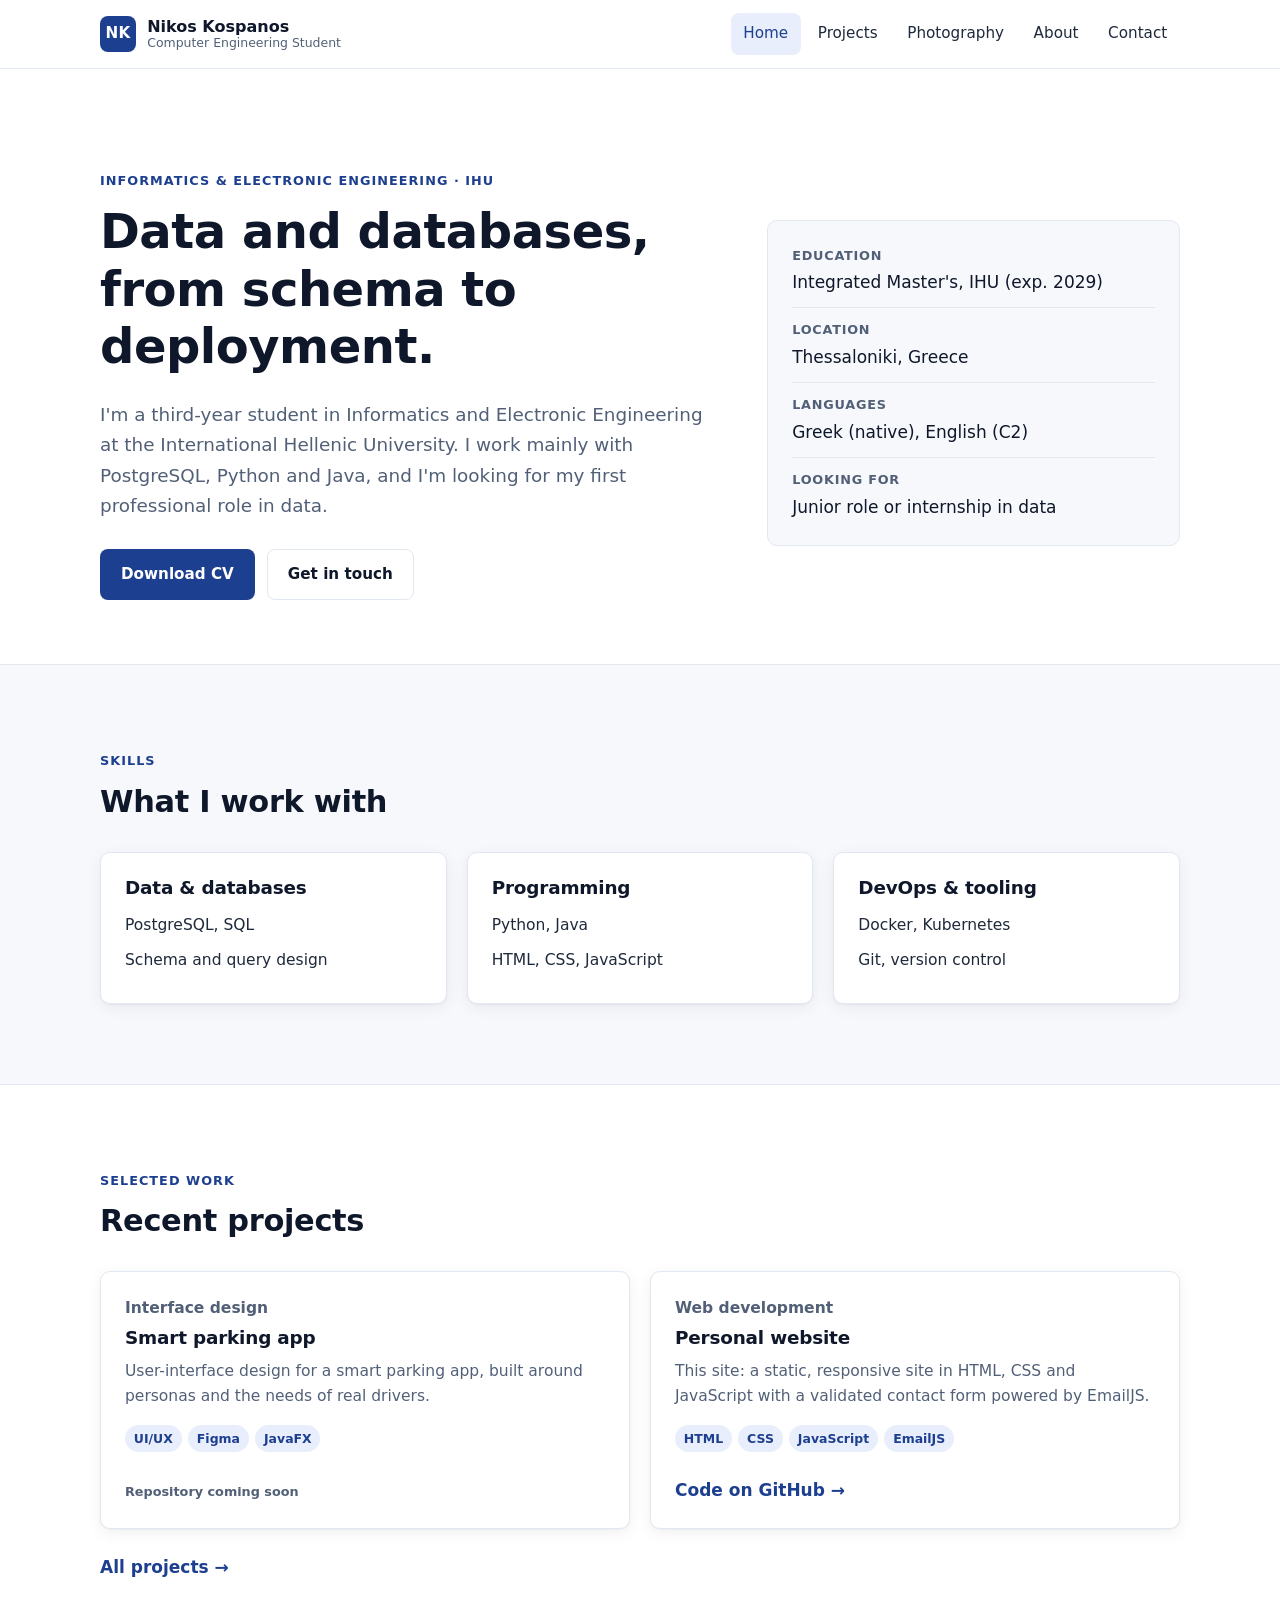
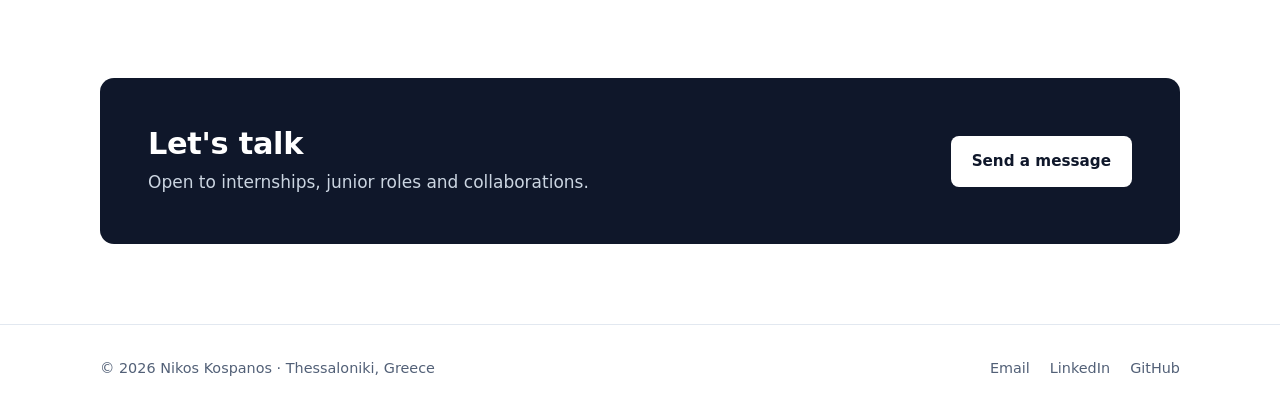
==== index.html @ 6a86b8c7 "v1.0" ====
<!DOCTYPE html>
<html lang="en">
<head>
  <meta charset="UTF-8">
  <meta name="viewport" content="width=device-width, initial-scale=1">
  <title>Nikos Kospanos — Data & Databases</title>
  <meta name="description" content="Nikos Kospanos, Computer Engineering student at the International Hellenic University. PostgreSQL, Python, Java and DevOps.">
  <meta name="author" content="Nikos Kospanos">
  <meta name="theme-color" content="#ffffff">
  <meta property="og:title" content="Nikos Kospanos — Data & Databases">
  <meta property="og:description" content="Nikos Kospanos, Computer Engineering student at the International Hellenic University. PostgreSQL, Python, Java and DevOps.">
  <meta property="og:type" content="website">
  <link rel="icon" href="assets/favicon.svg" type="image/svg+xml">
  <link rel="stylesheet" href="assets/css/style.css">
  <script src="assets/js/main.js" defer></script>
</head>
<body>
  <a class="skip-link" href="#main">Skip to content</a>

  <header class="site-header">
    <div class="container header-inner">
      <a class="brand" href="index.html">
        <span class="brand-mark" aria-hidden="true">NK</span>
        <span class="brand-text">
          <span class="brand-name">Nikos Kospanos</span>
          <span class="brand-role">Computer Engineering Student</span>
        </span>
      </a>
      <button class="nav-toggle" type="button" aria-expanded="false" aria-controls="site-nav" aria-label="Menu">
        <svg width="22" height="22" viewBox="0 0 24 24" fill="none" stroke="currentColor" stroke-width="2" stroke-linecap="round" aria-hidden="true"><path d="M4 7h16M4 12h16M4 17h16"/></svg>
      </button>
      <nav class="nav" id="site-nav" aria-label="Main">
        <ul>
          <li><a href="index.html" aria-current="page">Home</a></li>
          <li><a href="portfolio.html">Projects</a></li>
          <li><a href="photography.html">Photography</a></li>
          <li><a href="about.html">About</a></li>
          <li><a href="contact.html">Contact</a></li>
        </ul>
      </nav>
    </div>
  </header>

  <main id="main">
    <section class="hero">
      <div class="container hero-grid">
        <div>
          <span class="eyebrow">Informatics &amp; Electronic Engineering · IHU</span>
          <h1>Data and databases, from schema to deployment.</h1>
          <p class="lead">I'm a third-year student in Informatics and Electronic Engineering at the International Hellenic University. I work mainly with PostgreSQL, Python and Java, and I'm looking for my first professional role in data.</p>
          <div class="actions">
            <a class="btn btn-primary" href="assets/files/Nikos_Kospanos_web.pdf" download >Download CV</a>
            <a class="btn btn-ghost" href="contact.html">Get in touch</a>
          </div>
        </div>
        <dl class="facts">
          <div><dt>Education</dt><dd>Integrated Master's, IHU (exp. 2029)</dd></div>
          <div><dt>Location</dt><dd>Thessaloniki, Greece</dd></div>
          <div><dt>Languages</dt><dd>Greek (native), English (C2)</dd></div>
          <div><dt>Looking for</dt><dd>Junior role or internship in data</dd></div>
        </dl>
      </div>
    </section>

    <section class="section soft">
      <div class="container">
        <div class="section-head">
          <span class="eyebrow">Skills</span>
          <h2>What I work with</h2>
        </div>
        <div class="grid grid-3">
          <div class="card">
            <h3>Data &amp; databases</h3>
            <ul class="skill-list"><li>PostgreSQL, SQL</li><li>Schema and query design</li></ul>
          </div>
          <div class="card">
            <h3>Programming</h3>
            <ul class="skill-list"><li>Python, Java</li><li>HTML, CSS, JavaScript</li></ul>
          </div>
          <div class="card">
            <h3>DevOps &amp; tooling</h3>
            <ul class="skill-list"><li>Docker, Kubernetes</li><li>Git, version control</li></ul>
          </div>
        </div>
      </div>
    </section>

    <section class="section">
      <div class="container">
        <div class="section-head">
          <span class="eyebrow">Selected work</span>
          <h2>Recent projects</h2>
        </div>
        <div class="grid grid-2">
        
          <article class="card">
            <p class="card-kicker">Interface design</p>
            <h3>Smart parking app</h3>
            <p>User-interface design for a smart parking app, built around personas and the needs of real drivers.</p>
            <ul class="tags"><li>UI/UX</li><li>Figma</li><li>JavaFX</li></ul>
            <div class="card-foot"><span class="card-kicker">Repository coming soon</span></div>
            
          </article>
          <article class="card">
            <p class="card-kicker">Web development</p>
            <h3>Personal website</h3>
            <p>This site: a static, responsive site in HTML, CSS and JavaScript with a validated contact form powered by EmailJS.</p>
            <ul class="tags"><li>HTML</li><li>CSS</li><li>JavaScript</li><li>EmailJS</li></ul>
            <div class="card-foot"><a class="link-arrow" href="https://github.com/kosp1515" target="_blank" rel="noopener">Code on GitHub</a></div>
          </article>
        </div>
        <p style="margin-top:1.5rem"><a class="link-arrow" href="portfolio.html">All projects</a></p>
      </div>
    </section>

    <section class="section" style="padding-top:0">
      <div class="container">
        <div class="cta">
          <div><h2>Let's talk</h2><p>Open to internships, junior roles and collaborations.</p></div>
          <a class="btn btn-primary" href="contact.html">Send a message</a>
        </div>
      </div>
    </section>
  </main>

  <footer class="site-footer">
    <div class="container footer-inner">
      <p>© <span id="year">2026</span> Nikos Kospanos · Thessaloniki, Greece</p>
      <ul class="footer-links">
        <li><a href="mailto:kospanosnikos@gmail.com">Email</a></li>
        <li><a href="https://www.linkedin.com/in/kospanosnikolaos/" target="_blank" rel="noopener">LinkedIn</a></li>
        <li><a href="https://github.com/kosp1515" target="_blank" rel="noopener">GitHub</a></li>
      </ul>
    </div>
  </footer>
</body>
</html>
---- assets/css/style.css ----
/* ==========================================================
   Nikos Kospanos — Portfolio
   One shared stylesheet for every page
   ========================================================== */

:root {
  --ink: #0f172a;
  --text: #1e293b;
  --muted: #526077;
  --line: #e2e8f0;
  --bg: #ffffff;
  --soft: #f6f8fb;
  --accent: #1d3f8f;
  --accent-ink: #ffffff;
  --accent-soft: #e8eefb;
  --radius: 10px;
  --shadow: 0 1px 2px rgba(15, 23, 42, .04), 0 4px 16px rgba(15, 23, 42, .06);
  --max: 1080px;
  --font: system-ui, -apple-system, "Segoe UI", Roboto, "Noto Sans", "Helvetica Neue", Arial, sans-serif;
}

*, *::before, *::after { box-sizing: border-box; }

html { scroll-behavior: smooth; }

body {
  margin: 0;
  font-family: var(--font);
  font-size: 17px;
  line-height: 1.65;
  color: var(--text);
  background: var(--bg);
  -webkit-font-smoothing: antialiased;
  display: flex;
  flex-direction: column;
  min-height: 100vh;
}

main { flex: 1; }

img { max-width: 100%; display: block; }

a { color: var(--accent); text-underline-offset: 3px; }
a:hover { text-decoration-thickness: 2px; }

:focus-visible { outline: 3px solid var(--accent); outline-offset: 3px; border-radius: 4px; }

h1, h2, h3 { color: var(--ink); line-height: 1.2; letter-spacing: -0.01em; margin: 0 0 .5em; }
h1 { font-size: clamp(2rem, 4.5vw, 3rem); font-weight: 700; }
h2 { font-size: clamp(1.5rem, 3vw, 1.9rem); font-weight: 700; }
h3 { font-size: 1.15rem; font-weight: 650; }
p  { margin: 0 0 1em; }

.container { width: min(var(--max), 100% - 2.5rem); margin-inline: auto; }

.skip-link {
  position: absolute; left: -999px; top: 0;
  background: var(--accent); color: var(--accent-ink); padding: .6rem 1rem; z-index: 100;
}
.skip-link:focus { left: 1rem; top: 1rem; }

/* ---------- Header ---------- */
.site-header {
  position: sticky; top: 0; z-index: 50;
  background: rgba(255, 255, 255, .92);
  backdrop-filter: saturate(160%) blur(8px);
  border-bottom: 1px solid var(--line);
}
.header-inner { display: flex; align-items: center; justify-content: space-between; height: 68px; gap: 1rem; }

.brand { display: flex; align-items: center; gap: .7rem; text-decoration: none; color: var(--ink); }
.brand-mark {
  width: 36px; height: 36px; border-radius: 8px;
  background: var(--accent); color: var(--accent-ink);
  display: grid; place-items: center; font-weight: 700; font-size: .95rem; letter-spacing: .02em;
}
.brand-text { display: flex; flex-direction: column; line-height: 1.2; }
.brand-name { font-weight: 700; font-size: 1rem; }
.brand-role { font-size: .78rem; color: var(--muted); }

.nav ul { display: flex; gap: .25rem; list-style: none; margin: 0; padding: 0; }
.nav a {
  display: block; padding: .5rem .8rem; border-radius: 8px;
  color: var(--text); text-decoration: none; font-size: .95rem; font-weight: 500;
}
.nav a:hover { background: var(--soft); }
.nav a[aria-current="page"] { color: var(--accent); background: var(--accent-soft); }

.nav-toggle {
  display: none; font: inherit; background: none; border: 1px solid var(--line);
  border-radius: 8px; padding: .45rem .6rem; cursor: pointer; color: var(--ink);
}
.nav-toggle svg { display: block; }

@media (max-width: 820px) {
  .nav-toggle { display: block; }
  .nav {
    position: absolute; top: 68px; left: 0; right: 0;
    background: var(--bg); border-bottom: 1px solid var(--line);
    padding: .75rem 1.25rem 1rem; display: none;
  }
  .nav.open { display: block; }
  .nav ul { flex-direction: column; }
  .nav a { padding: .75rem .8rem; }
  .brand-role { display: none; }
}

/* ---------- Sections ---------- */
.section { padding: clamp(3rem, 7vw, 5rem) 0; }
.section.soft { background: var(--soft); border-block: 1px solid var(--line); }
.section-head { max-width: 680px; margin-bottom: 2rem; }
.eyebrow {
  display: inline-block; font-size: .8rem; font-weight: 600; letter-spacing: .08em;
  text-transform: uppercase; color: var(--accent); margin-bottom: .75rem;
}
.lead { font-size: 1.15rem; color: var(--muted); max-width: 640px; }

.page-head { padding: clamp(2.5rem, 6vw, 4rem) 0 1rem; }
.page-head p { color: var(--muted); max-width: 680px; font-size: 1.1rem; }

/* ---------- Hero ---------- */
.hero { padding: clamp(3rem, 8vw, 6rem) 0 clamp(2.5rem, 6vw, 4rem); }
.hero-grid { display: grid; grid-template-columns: 1.5fr 1fr; gap: 3rem; align-items: center; }
@media (max-width: 860px) { .hero-grid { grid-template-columns: 1fr; gap: 2rem; } }

.actions { display: flex; flex-wrap: wrap; gap: .75rem; margin-top: 1.75rem; }

.btn {
  display: inline-flex; align-items: center; gap: .5rem;
  padding: .75rem 1.25rem; border-radius: 8px; font: inherit; font-weight: 600; font-size: .95rem;
  text-decoration: none; cursor: pointer; border: 1px solid transparent; transition: background .15s, border-color .15s;
}
.btn-primary { background: var(--accent); color: var(--accent-ink); }
.btn-primary:hover { background: #c2410c; }
.btn-ghost { background: var(--bg); color: var(--ink); border-color: var(--line); }
.btn-ghost:hover { border-color: #1d3f8f ; }
.btn[disabled] { opacity: .6; cursor: progress; }

.facts {
  background: var(--soft); border: 1px solid var(--line); border-radius: var(--radius);
  padding: 1.5rem; margin: 0;
}
.facts div { padding: .7rem 0; border-bottom: 1px solid var(--line); }
.facts div:first-child { padding-top: 0; }
.facts div:last-child { border-bottom: 0; padding-bottom: 0; }
.facts dt { font-size: .8rem; color: var(--muted); text-transform: uppercase; letter-spacing: .06em; font-weight: 600; }
.facts dd { margin: .15rem 0 0; color: var(--ink); font-weight: 500; }

/* ---------- Cards / grids ---------- */
.grid { display: grid; gap: 1.25rem; }
.grid-3 { grid-template-columns: repeat(3, 1fr); }
.grid-2 { grid-template-columns: repeat(2, 1fr); }
@media (max-width: 900px) { .grid-3 { grid-template-columns: repeat(2, 1fr); } }
@media (max-width: 620px) { .grid-3, .grid-2 { grid-template-columns: 1fr; } }

.card {
  background: var(--bg); border: 1px solid var(--line); border-radius: var(--radius);
  padding: 1.5rem; box-shadow: var(--shadow); display: flex; flex-direction: column;
}
.card p { color: var(--muted); font-size: .97rem; }
.card .card-foot { margin-top: auto; padding-top: .5rem; }
.card-kicker { font-size: .8rem; color: var(--muted); font-weight: 600; margin-bottom: .35rem; }

.tags { display: flex; flex-wrap: wrap; gap: .4rem; list-style: none; padding: 0; margin: 0 0 1rem; }
.tags li {
  font-size: .78rem; font-weight: 600; color: var(--accent); background: var(--accent-soft);
  padding: .2rem .55rem; border-radius: 999px;
}

.skill-list { list-style: none; padding: 0; margin: 0; }
.skill-list li { padding: .3rem 0; color: var(--text); font-size: .97rem; }

.link-arrow { font-weight: 600; text-decoration: none; }
.link-arrow::after { content: " →"; }
.link-arrow:hover { text-decoration: underline; }

/* ---------- CTA band ---------- */
.cta {
  background: var(--ink); color: #cbd5e1; border-radius: 14px;
  padding: clamp(2rem, 5vw, 3rem); display: flex; gap: 2rem; align-items: center; justify-content: space-between; flex-wrap: wrap;
}
.cta h2 { color: #fff; margin-bottom: .3rem; }
.cta p { margin: 0; }
.cta .btn-primary { background: #fff; color: var(--ink); }
.cta .btn-primary:hover { background: #e2e8f0; }

/* ---------- Timeline (About) ---------- */
.timeline { list-style: none; margin: 0; padding: 0; border-left: 2px solid var(--line); }
.timeline li { position: relative; padding: 0 0 1.75rem 1.5rem; }
.timeline li:last-child { padding-bottom: 0; }
.timeline li::before {
  content: ""; position: absolute; left: -7px; top: .45rem;
  width: 12px; height: 12px; border-radius: 50%; background: var(--bg); border: 2px solid var(--accent);
}
.timeline .when { font-size: .85rem; color: var(--muted); font-weight: 600; }
.timeline h3 { margin: .1rem 0 .2rem; }
.timeline p { margin: 0; color: var(--muted); }

.two-col { display: grid; grid-template-columns: 1.4fr 1fr; gap: 3rem; }
@media (max-width: 860px) { .two-col { grid-template-columns: 1fr; gap: 2rem; } }

/* ---------- Gallery ---------- */
.gallery { display: grid; grid-template-columns: repeat(2, 1fr); gap: 1.25rem; }
@media (max-width: 620px) { .gallery { grid-template-columns: 1fr; } }
.gallery figure { margin: 0; }
.gallery button {
  aspect-ratio:4/5; display: block; width: 100%; padding: 0; cursor: zoom-in; background: var(--soft);
  border-radius: var(--radius); overflow: hidden; position: relative;
  border: 1px solid var(--line);
}
.gallery button::before {
  content: attr(data-missing); position: absolute; inset: 0; display: grid; place-items: center;
  color: var(--muted); font-size: .9rem; padding: 1rem; text-align: center;
}
.gallery img { width: 100%; height: 100%; object-fit: cover; position: relative; transition: transform .3s; }
.gallery button:hover img { transform: scale(1.02); }
.gallery figcaption { font-size: .9rem; color: var(--muted); margin-top: .5rem; }

.lightbox { border: 0; padding: 0; background: transparent; max-width: 92vw; max-height: 92vh; }
.lightbox::backdrop { background: rgba(15, 23, 42, .88); }
.lightbox img { max-width: 92vw; max-height: 84vh; border-radius: 6px; margin: auto; }
.lightbox p { color: #e2e8f0; text-align: center; margin: .75rem 0 0; }
.lightbox-close {
  position: fixed; top: 1rem; right: 1rem; background: #fff; color: var(--ink);
  border: 0; border-radius: 8px; padding: .4rem .8rem; font: inherit; font-weight: 600; cursor: pointer;
}

/* ---------- Contact ---------- */
.contact-grid { display: grid; grid-template-columns: 1fr 1.3fr; gap: 3rem; align-items: start; }
@media (max-width: 860px) { .contact-grid { grid-template-columns: 1fr; gap: 2rem; } }

.contact-list { list-style: none; padding: 0; margin: 0; }
.contact-list li { padding: 1rem 0; border-bottom: 1px solid var(--line); }
.contact-list li:first-child { padding-top: 0; }
.contact-list .label { display: block; font-size: .8rem; color: var(--muted); text-transform: uppercase; letter-spacing: .06em; font-weight: 600; }
.contact-list a, .contact-list span.value { font-weight: 600; color: var(--ink); word-break: break-word; }

.form { display: grid; gap: 1.1rem; }
.field label { display: block; font-weight: 600; font-size: .92rem; margin-bottom: .35rem; color: var(--ink); }
.field input, .field textarea {
  width: 100%; font: inherit; font-size: 1rem; color: var(--ink);
  padding: .7rem .85rem; border: 1px solid #cbd5e1; border-radius: 8px; background: #fff;
}
.field textarea { min-height: 160px; resize: vertical; }
.field input:focus, .field textarea:focus { outline: none; border-color: var(--accent); box-shadow: 0 0 0 3px var(--accent-soft); }
.field.invalid input, .field.invalid textarea { border-color: #b91c1c; }
.field .error { color: #b91c1c; font-size: .85rem; margin-top: .3rem; min-height: 1em; }
.field .hint { color: var(--muted); font-size: .82rem; margin-top: .3rem; text-align: right; }
.hp { position: absolute; left: -9999px; }

.status { padding: .85rem 1rem; border-radius: 8px; font-weight: 500; display: none; }
.status.success { display: block; background: #ecfdf3; color: #065f46; border: 1px solid #a7f3d0; }
.status.error { display: block; background: #fef2f2; color: #991b1b; border: 1px solid #fecaca; }

/* ---------- Footer ---------- */
.site-footer { border-top: 1px solid var(--line); padding: 2rem 0; color: var(--muted); font-size: .9rem; }
.footer-inner { display: flex; justify-content: space-between; gap: 1rem; flex-wrap: wrap; }
.footer-inner p { margin: 0; }
.footer-links { display: flex; gap: 1.25rem; list-style: none; padding: 0; margin: 0; }
.footer-links a { color: var(--muted); text-decoration: none; }
.footer-links a:hover { color: var(--ink); text-decoration: underline; }

@media (prefers-reduced-motion: reduce) {
  html { scroll-behavior: auto; }
  * { transition: none !important; }
}
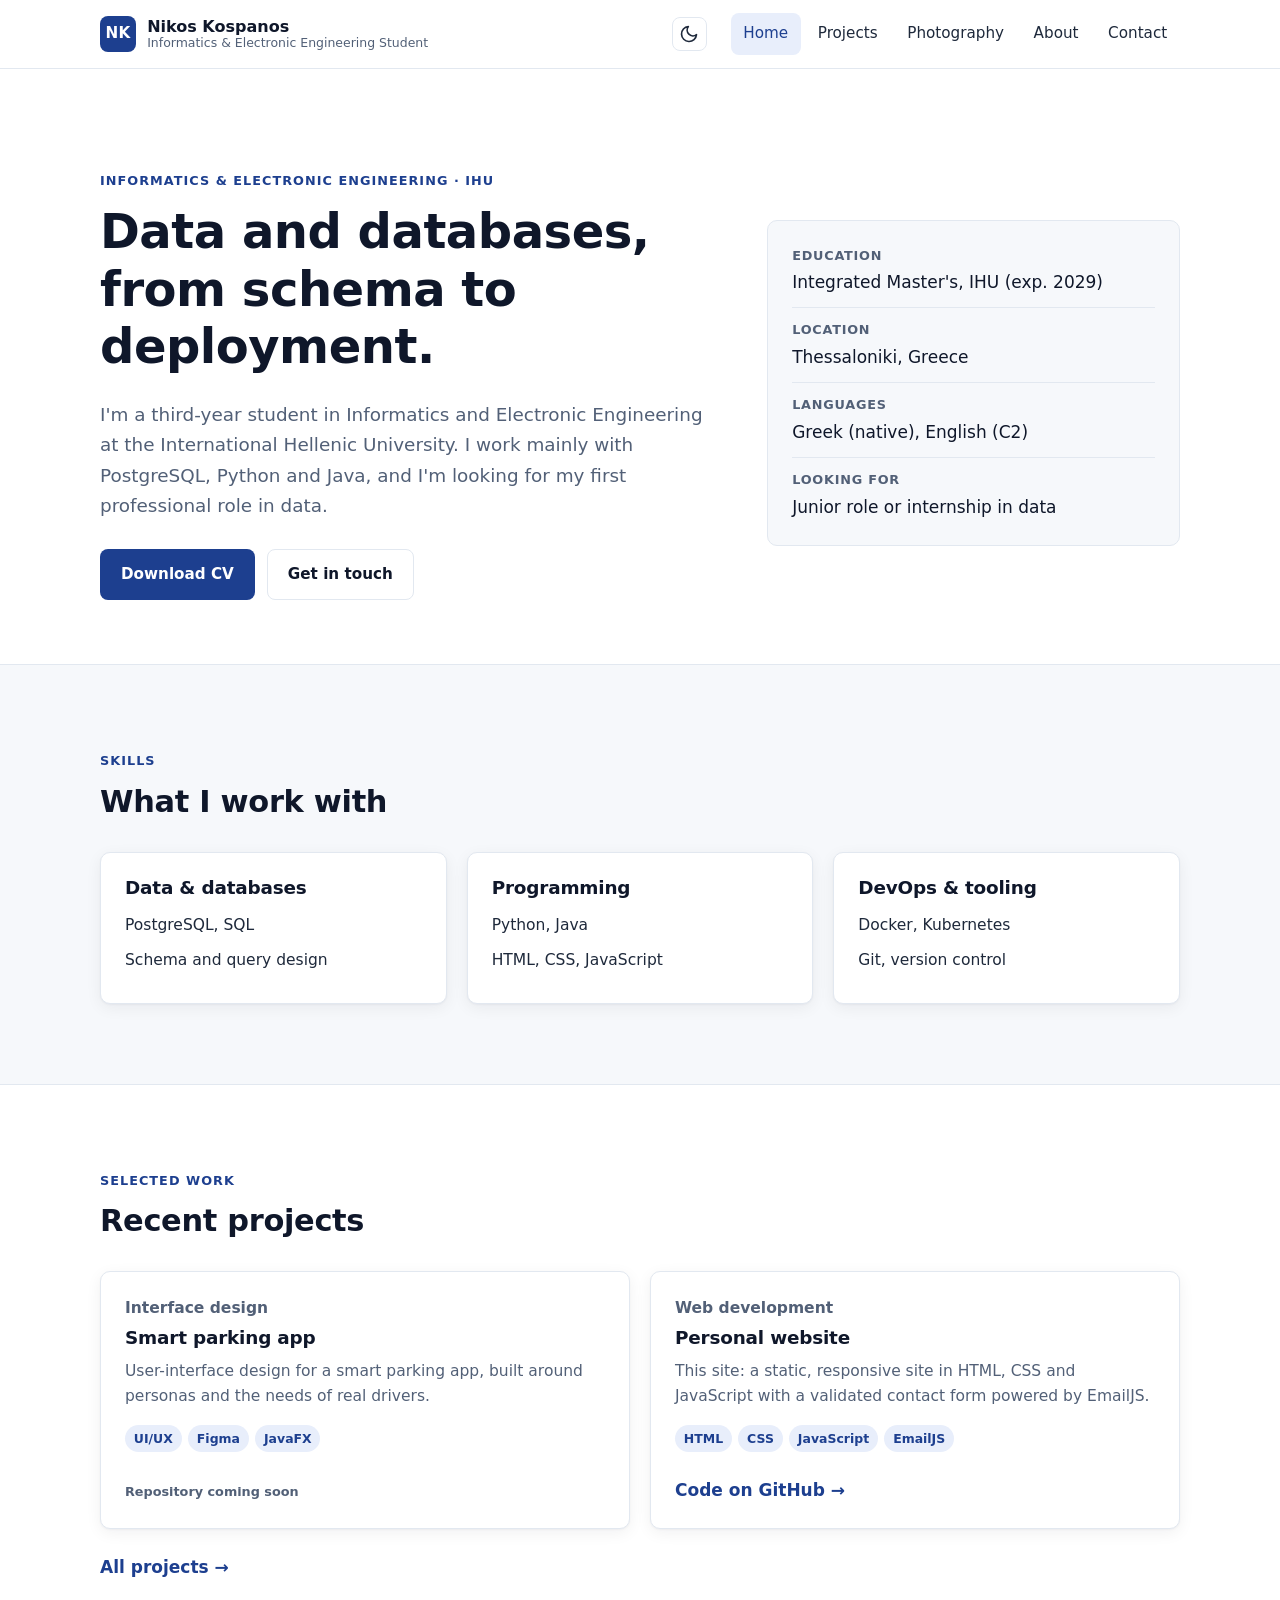
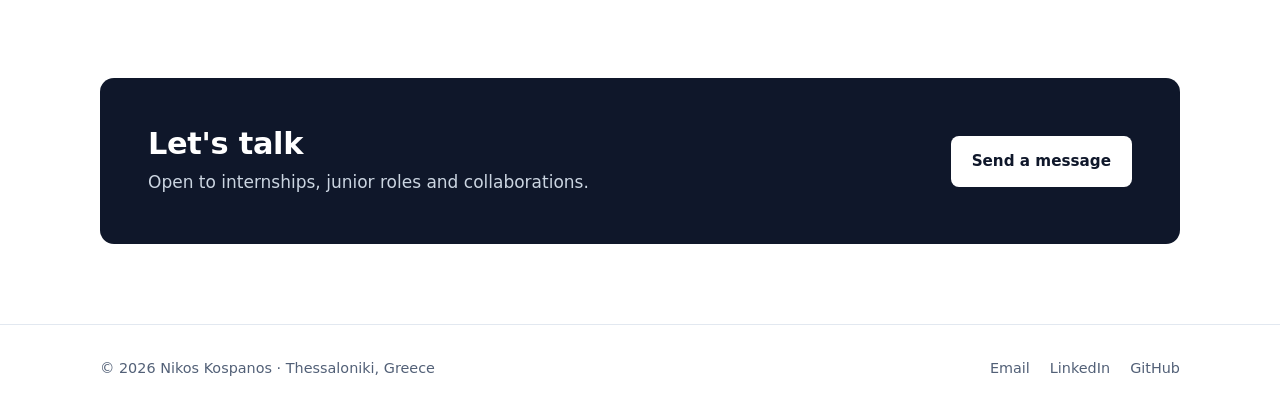
==== commit a64215bc: "v1.2 added dark mode" ====
--- a/index.html
+++ b/index.html
@@ -23,9 +23,18 @@
         <span class="brand-mark" aria-hidden="true">NK</span>
         <span class="brand-text">
           <span class="brand-name">Nikos Kospanos</span>
-          <span class="brand-role">Computer Engineering Student</span>
+          <span class="brand-role">Informatics &amp; Electronic Engineering Student</span>
         </span>
       </a>
+      <button class="theme-toggle" type="button" aria-label="Switch to dark mode">
+        <svg class="icon-moon" viewBox="0 0 24 24" width="20" height="20" fill="none" stroke="currentColor" stroke-width="2" stroke-linecap="round" stroke-linejoin="round" aria-hidden="true">
+          <path d="M21 12.8A9 9 0 1 1 11.2 3a7 7 0 0 0 9.8 9.8z"/>
+        </svg>
+        <svg class="icon-sun" viewBox="0 0 24 24" width="20" height="20" fill="none" stroke="currentColor" stroke-width="2" stroke-linecap="round" stroke-linejoin="round" aria-hidden="true">
+          <circle cx="12" cy="12" r="4"/>
+          <path d="M12 2v2M12 20v2M4.9 4.9l1.4 1.4M17.7 17.7l1.4 1.4M2 12h2M20 12h2M4.9 19.1l1.4-1.4M17.7 6.3l1.4-1.4"/>
+        </svg>
+      </button>
       <button class="nav-toggle" type="button" aria-expanded="false" aria-controls="site-nav" aria-label="Menu">
         <svg width="22" height="22" viewBox="0 0 24 24" fill="none" stroke="currentColor" stroke-width="2" stroke-linecap="round" aria-hidden="true"><path d="M4 7h16M4 12h16M4 17h16"/></svg>
       </button>
--- a/assets/css/style.css
+++ b/assets/css/style.css
@@ -17,6 +17,30 @@
   --shadow: 0 1px 2px rgba(15, 23, 42, .04), 0 4px 16px rgba(15, 23, 42, .06);
   --max: 1080px;
   --font: system-ui, -apple-system, "Segoe UI", Roboto, "Noto Sans", "Helvetica Neue", Arial, sans-serif;
+  --header-bg: rgba(255, 255, 255, .92);
+  --accent-hover: #c2410c;
+  --cta-bg: #0f172a;
+  --input-bg: #ffffff;
+  --input-border: #cbd5e1;
+}
+
+[data-theme="dark"] {
+  --ink: #e8edf7;
+  --text: #c9d2e3;
+  --muted: #94a0b8;
+  --line: #263248;
+  --bg: #0b1220;
+  --soft: #111a2e;
+  --accent: #8fb0ff;
+  --accent-ink: #0b1220;
+  --accent-soft: #1a2747;
+  --accent-hover: #fb923c;
+  --header-bg: rgba(11, 18, 32, .9);
+  --cta-bg: #16213a;
+  --input-bg: #0f1829;
+  --input-border: #33415c;
+  color-scheme: dark;
+
 }
 
 *, *::before, *::after { box-sizing: border-box; }
@@ -62,7 +86,7 @@
 /* ---------- Header ---------- */
 .site-header {
   position: sticky; top: 0; z-index: 50;
-  background: rgba(255, 255, 255, .92);
+  background: var(--header-bg);
   backdrop-filter: saturate(160%) blur(8px);
   border-bottom: 1px solid var(--line);
 }
@@ -91,6 +115,49 @@
   border-radius: 8px; padding: .45rem .6rem; cursor: pointer; color: var(--ink);
 }
 .nav-toggle svg { display: block; }
+
+.theme-toggle {
+  background: transparent;
+  border: 1px solid var(--line);
+  color: var(--text);
+  border-radius: 8px;
+  padding: .4rem;
+  cursor: pointer;
+  display: inline-flex;
+  align-items: center;
+  justify-content: center;
+  margin-left: auto;
+}
+.theme-toggle:hover {
+  color: var(--accent);
+  border-color: var(--accent);
+}
+.icon-sun { display: none;}
+[data-theme="dark"] .icon-moon { display: none;}
+[data-theme="dark"] .icon-sun { display: block;}
+
+@media (prefers-color-scheme: dark) {
+  :root:not([data-theme="light"]) {
+    --ink: #e8edf7;
+    --text: #c9d2e3;
+    --muted: #94a0b8;
+    --line: #263248;
+    --bg: #0b1220;
+    --soft: #111a2e;
+    --accent: #8fb0ff;
+    --accent-ink: #0b1220;
+    --accent-soft: #1a2747;
+    --accent-hover: #fb923c;
+    --header-bg: rgba(11, 18, 32, .9);
+    --cta-bg: #16213a;
+    --input-bg: #0f1829;
+    --input-border: #33415c;
+    color-scheme: dark;
+  }
+  :root:not([data-theme="light"]) .icon-moon { display: none;}
+  :root:not([data-theme="light"]) .icon-sun { display: block;}
+}
+.header-inner .nav {margin-left: .5rem;}
 
 @media (max-width: 820px) {
   .nav-toggle { display: block; }
@@ -131,9 +198,9 @@
   text-decoration: none; cursor: pointer; border: 1px solid transparent; transition: background .15s, border-color .15s;
 }
 .btn-primary { background: var(--accent); color: var(--accent-ink); }
-.btn-primary:hover { background: #c2410c; }
+.btn-primary:hover { background: var(--accent-hover) }
 .btn-ghost { background: var(--bg); color: var(--ink); border-color: var(--line); }
-.btn-ghost:hover { border-color: #1d3f8f ; }
+.btn-ghost:hover { border-color: var(--accent); }
 .btn[disabled] { opacity: .6; cursor: progress; }
 
 .facts {
@@ -176,12 +243,12 @@
 
 /* ---------- CTA band ---------- */
 .cta {
-  background: var(--ink); color: #cbd5e1; border-radius: 14px;
+  background: var(--cta-bg); color: #cbd5e1; border-radius: 14px;
   padding: clamp(2rem, 5vw, 3rem); display: flex; gap: 2rem; align-items: center; justify-content: space-between; flex-wrap: wrap;
 }
 .cta h2 { color: #fff; margin-bottom: .3rem; }
 .cta p { margin: 0; }
-.cta .btn-primary { background: #fff; color: var(--ink); }
+.cta .btn-primary { background: #fff; color: #0f172a; }
 .cta .btn-primary:hover { background: #e2e8f0; }
 
 /* ---------- Timeline (About) ---------- */
@@ -239,7 +306,7 @@
 .field label { display: block; font-weight: 600; font-size: .92rem; margin-bottom: .35rem; color: var(--ink); }
 .field input, .field textarea {
   width: 100%; font: inherit; font-size: 1rem; color: var(--ink);
-  padding: .7rem .85rem; border: 1px solid #cbd5e1; border-radius: 8px; background: #fff;
+  padding: .7rem .85rem; border: 1px solid var(--input-border); border-radius: 8px; background: var(--input-bg);
 }
 .field textarea { min-height: 160px; resize: vertical; }
 .field input:focus, .field textarea:focus { outline: none; border-color: var(--accent); box-shadow: 0 0 0 3px var(--accent-soft); }
@@ -264,3 +331,5 @@
   html { scroll-behavior: auto; }
   * { transition: none !important; }
 }
+
+
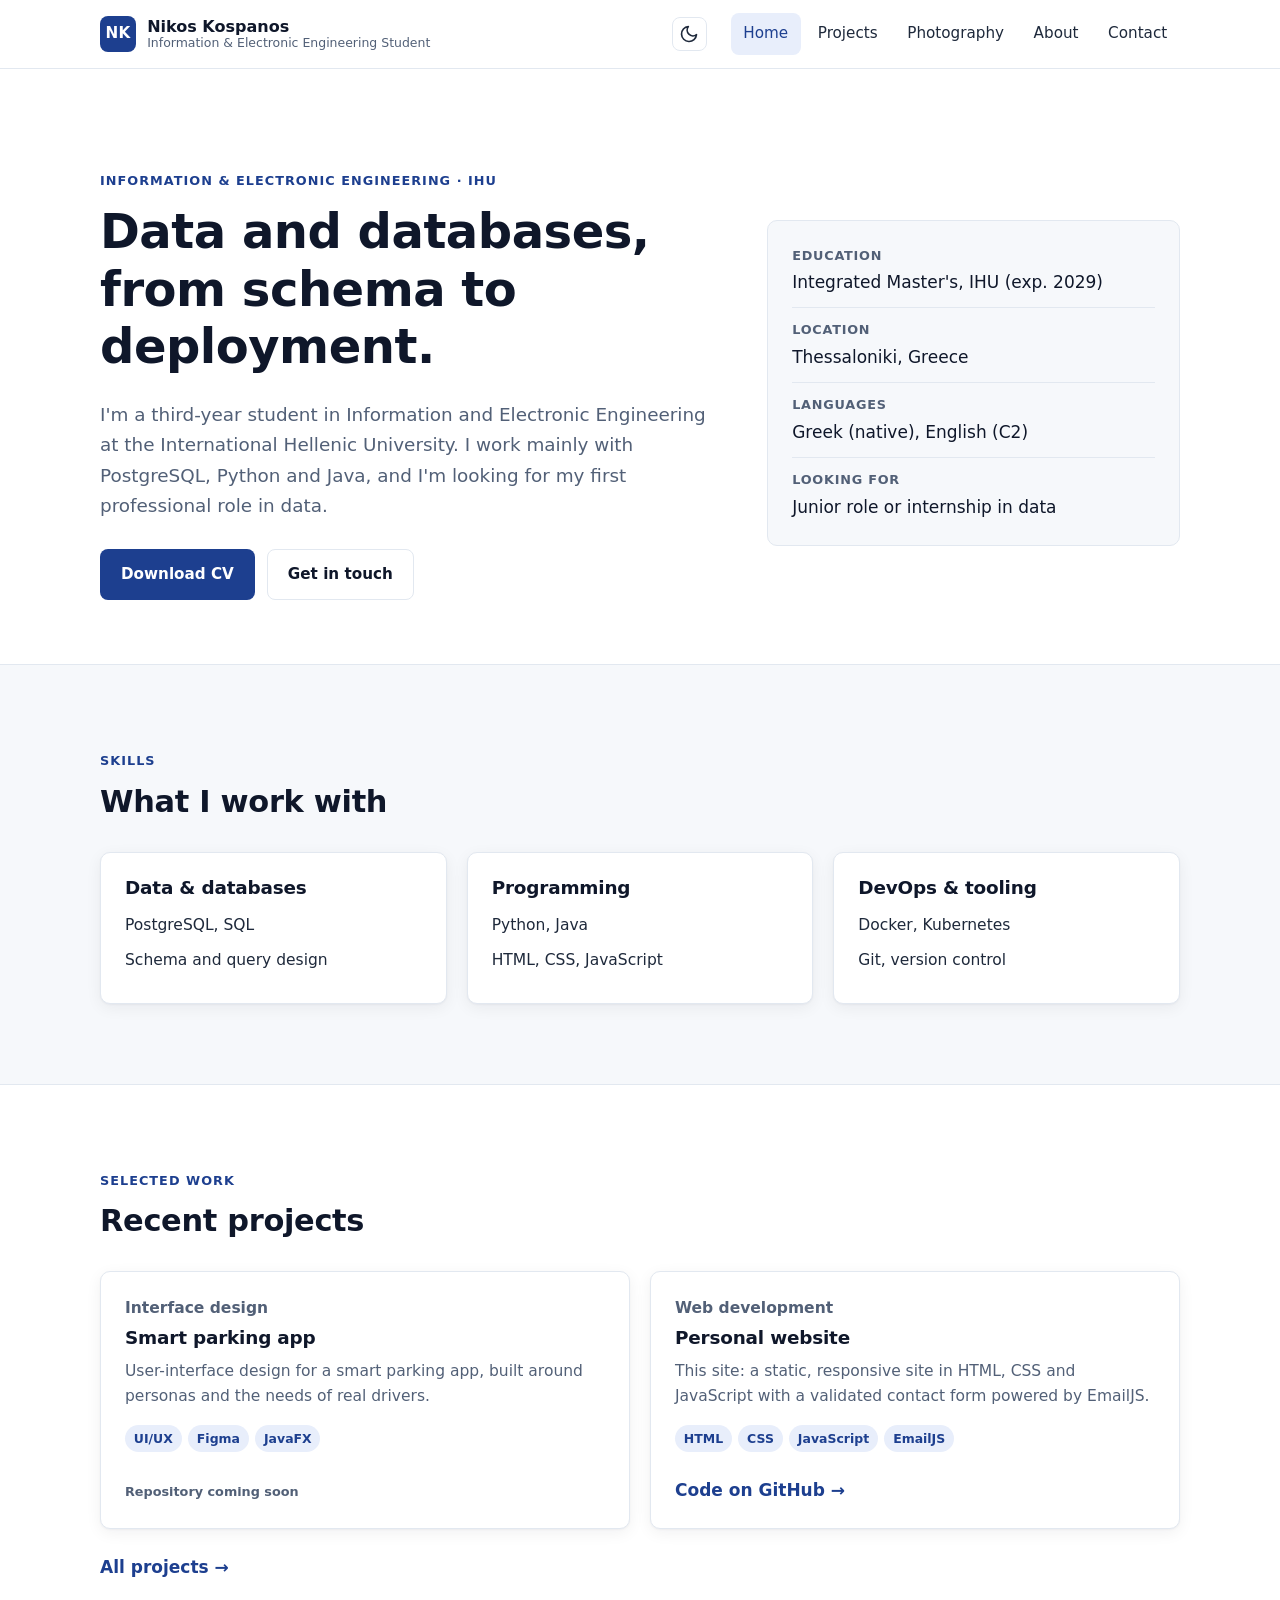
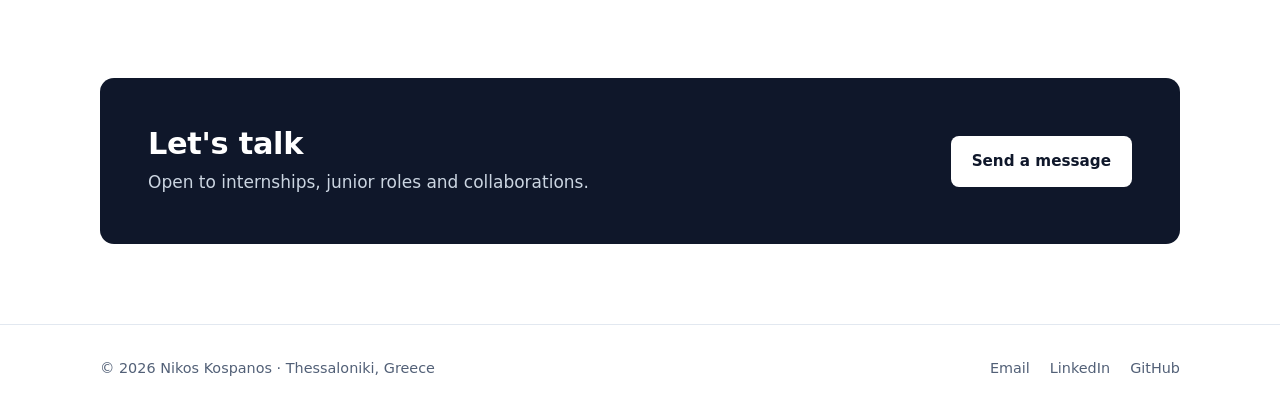
==== commit cec73cf3: "V2 first stable version" ====
--- a/index.html
+++ b/index.html
@@ -3,14 +3,17 @@
 <head>
   <meta charset="UTF-8">
   <meta name="viewport" content="width=device-width, initial-scale=1">
-  <title>Nikos Kospanos — Data & Databases</title>
-  <meta name="description" content="Nikos Kospanos, Computer Engineering student at the International Hellenic University. PostgreSQL, Python, Java and DevOps.">
+  <title>Nikos Kospanos - Data & Databases</title>
+  <meta name="description" content="Nikos Kospanos, Information and Electronic Engineering student at the International Hellenic University. PostgreSQL, Python, Java and DevOps.">
   <meta name="author" content="Nikos Kospanos">
   <meta name="theme-color" content="#ffffff">
-  <meta property="og:title" content="Nikos Kospanos — Data & Databases">
-  <meta property="og:description" content="Nikos Kospanos, Computer Engineering student at the International Hellenic University. PostgreSQL, Python, Java and DevOps.">
+  <meta property="og:title" content="Nikos Kospanos - Data & Databases">
+  <meta property="og:description" content="Nikos Kospanos, Information and Electronic Engineering student at the International Hellenic University. PostgreSQL, Python, Java and DevOps.">
   <meta property="og:type" content="website">
   <link rel="icon" href="assets/favicon.svg" type="image/svg+xml">
+  <script>
+    try {const t =localStorage.getItem("theme"); if (t) document.documentElement.dataset.theme = t;} catch (e) {}
+  </script>
   <link rel="stylesheet" href="assets/css/style.css">
   <script src="assets/js/main.js" defer></script>
 </head>
@@ -19,11 +22,11 @@
 
   <header class="site-header">
     <div class="container header-inner">
-      <a class="brand" href="index.html">
+      <a class="brand" href="./">
         <span class="brand-mark" aria-hidden="true">NK</span>
         <span class="brand-text">
           <span class="brand-name">Nikos Kospanos</span>
-          <span class="brand-role">Informatics &amp; Electronic Engineering Student</span>
+          <span class="brand-role">Information &amp; Electronic Engineering Student</span>
         </span>
       </a>
       <button class="theme-toggle" type="button" aria-label="Switch to dark mode">
@@ -40,7 +43,7 @@
       </button>
       <nav class="nav" id="site-nav" aria-label="Main">
         <ul>
-          <li><a href="index.html" aria-current="page">Home</a></li>
+          <li><a href="./" aria-current="page">Home</a></li>
           <li><a href="portfolio.html">Projects</a></li>
           <li><a href="photography.html">Photography</a></li>
           <li><a href="about.html">About</a></li>
@@ -54,9 +57,9 @@
     <section class="hero">
       <div class="container hero-grid">
         <div>
-          <span class="eyebrow">Informatics &amp; Electronic Engineering · IHU</span>
+          <span class="eyebrow">Information &amp; Electronic Engineering · IHU</span>
           <h1>Data and databases, from schema to deployment.</h1>
-          <p class="lead">I'm a third-year student in Informatics and Electronic Engineering at the International Hellenic University. I work mainly with PostgreSQL, Python and Java, and I'm looking for my first professional role in data.</p>
+          <p class="lead">I'm a third-year student in Information and Electronic Engineering at the International Hellenic University. I work mainly with PostgreSQL, Python and Java, and I'm looking for my first professional role in data.</p>
           <div class="actions">
             <a class="btn btn-primary" href="assets/files/Nikos_Kospanos_web.pdf" download >Download CV</a>
             <a class="btn btn-ghost" href="contact.html">Get in touch</a>
--- a/assets/css/style.css
+++ b/assets/css/style.css
@@ -288,8 +288,8 @@
 .lightbox img { max-width: 92vw; max-height: 84vh; border-radius: 6px; margin: auto; }
 .lightbox p { color: #e2e8f0; text-align: center; margin: .75rem 0 0; }
 .lightbox-close {
-  position: fixed; top: 1rem; right: 1rem; background: #fff; color: var(--ink);
-  border: 0; border-radius: 8px; padding: .4rem .8rem; font: inherit; font-weight: 600; cursor: pointer;
+  position: fixed; top: 1rem; right: 1rem; background: var(--bg); color: var(--ink);
+  border: 1 px solid var(--line); border-radius: 8px; padding: .4rem .8rem; font: inherit; font-weight: 600; cursor: pointer;
 }
 
 /* ---------- Contact ---------- */
